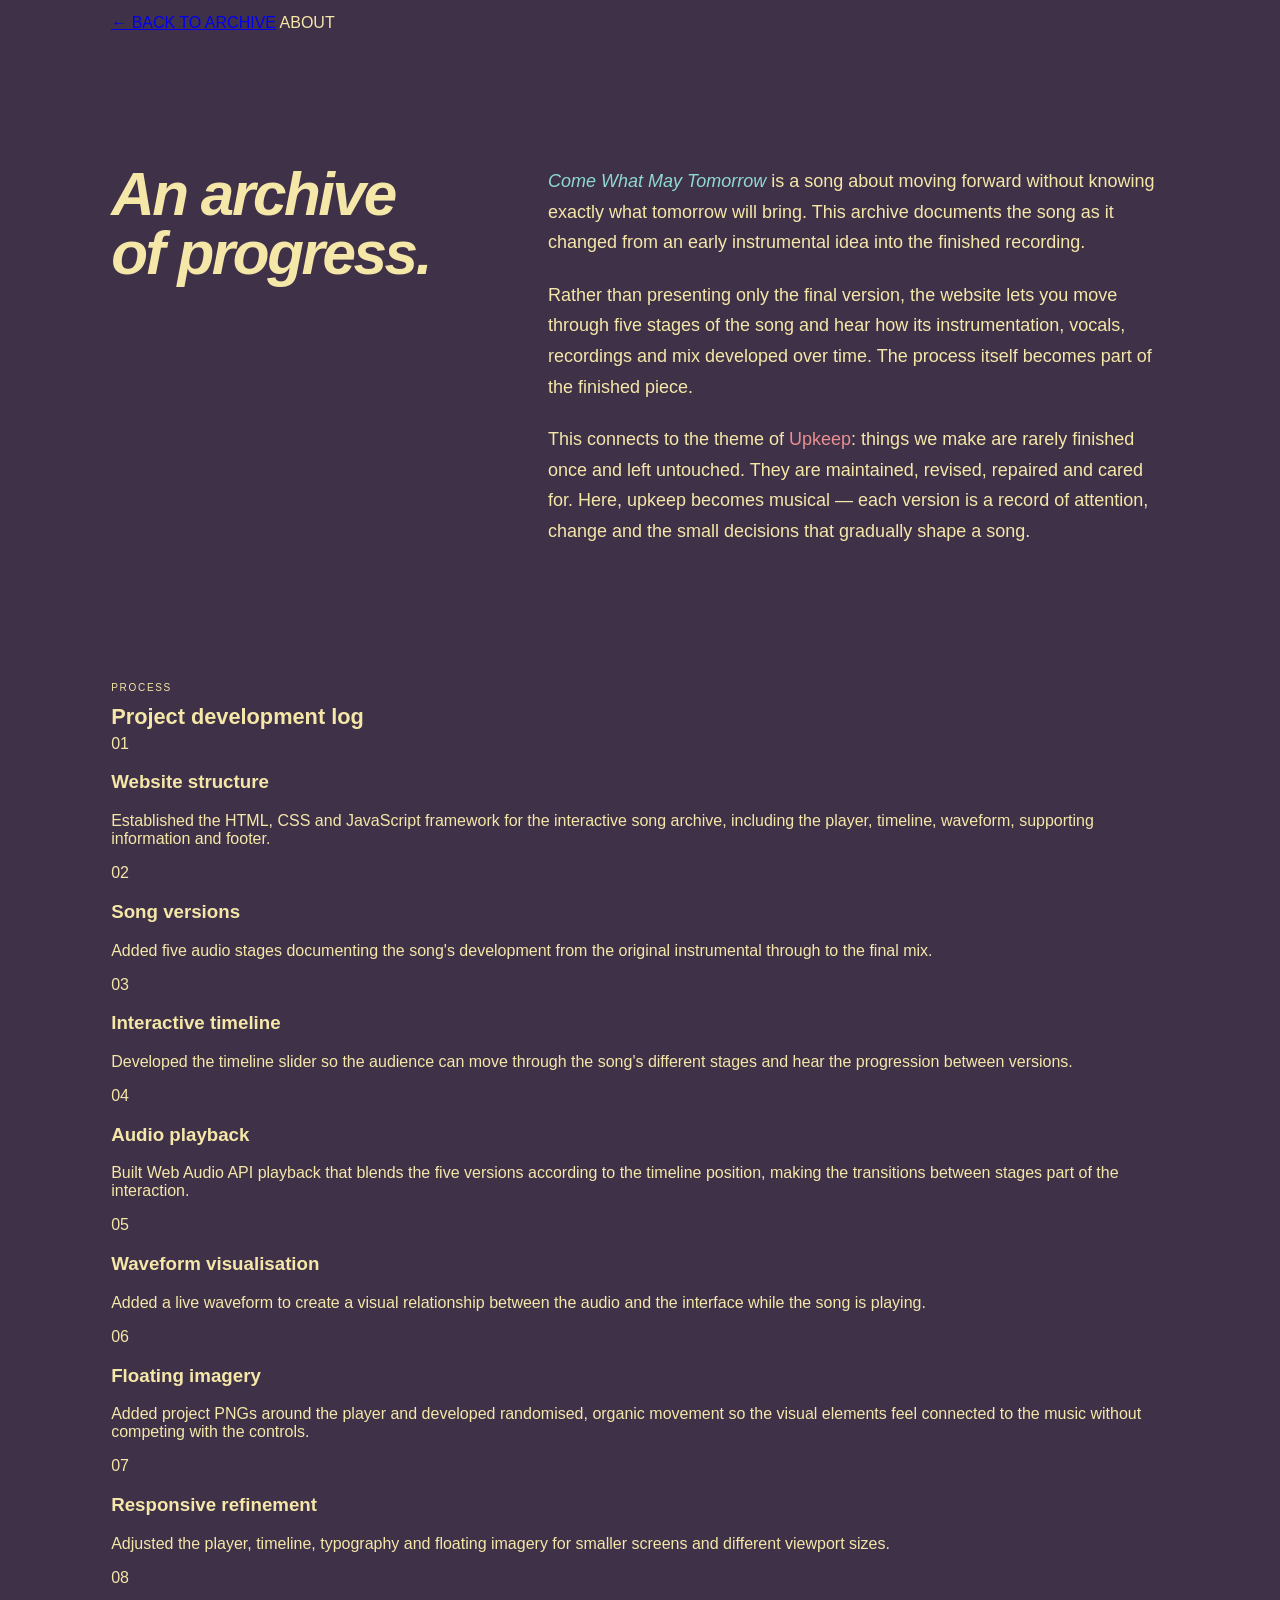
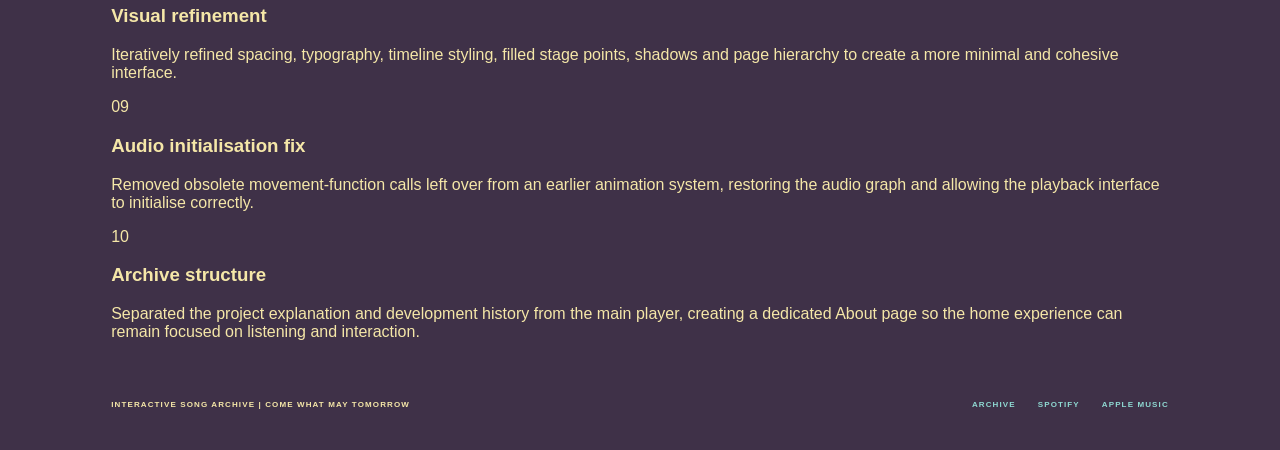
==== about.html @ ee2f0597 "Add About page with archive explanation and development log" ====
<!DOCTYPE html>
<html lang="en">
<head>
  <meta charset="UTF-8">
  <meta name="viewport" content="width=device-width, initial-scale=1.0">
  <meta name="description" content="About the Interactive Song Archive and the development of Come What May Tomorrow.">
  <meta name="theme-color" content="#3f3148">
  <title>About — Interactive Song Archive</title>
  <link rel="stylesheet" href="style.css">
</head>
<body class="about-page">
  <main class="site-shell">
    <header class="page-header">
      <a class="back-link" href="index.html">← BACK TO ARCHIVE</a>
      <span class="page-label">ABOUT</span>
    </header>

    <section class="about-section" aria-labelledby="about-title">
      <div class="about-heading">
        <h1 id="about-title"><em>An archive of progress.</em></h1>
      </div>
      <div class="about-copy">
        <p><em>Come What May Tomorrow</em> is a song about moving forward without knowing exactly what tomorrow will bring. This archive documents the song as it changed from an early instrumental idea into the finished recording.</p>
        <p>Rather than presenting only the final version, the website lets you move through five stages of the song and hear how its instrumentation, vocals, recordings and mix developed over time. The process itself becomes part of the finished piece.</p>
        <p>This connects to the theme of <strong>Upkeep</strong>: things we make are rarely finished once and left untouched. They are maintained, revised, repaired and cared for. Here, upkeep becomes musical — each version is a record of attention, change and the small decisions that gradually shape a song.</p>
      </div>
    </section>

    <section class="development-log" aria-labelledby="development-title">
      <div class="development-heading">
        <p class="eyebrow">PROCESS</p>
        <h2 id="development-title">Project development log</h2>
      </div>

      <div class="development-list">
        <article class="development-entry">
          <span>01</span><div><h3>Website structure</h3><p>Established the HTML, CSS and JavaScript framework for the interactive song archive, including the player, timeline, waveform, supporting information and footer.</p></div>
        </article>
        <article class="development-entry">
          <span>02</span><div><h3>Song versions</h3><p>Added five audio stages documenting the song's development from the original instrumental through to the final mix.</p></div>
        </article>
        <article class="development-entry">
          <span>03</span><div><h3>Interactive timeline</h3><p>Developed the timeline slider so the audience can move through the song's different stages and hear the progression between versions.</p></div>
        </article>
        <article class="development-entry">
          <span>04</span><div><h3>Audio playback</h3><p>Built Web Audio API playback that blends the five versions according to the timeline position, making the transitions between stages part of the interaction.</p></div>
        </article>
        <article class="development-entry">
          <span>05</span><div><h3>Waveform visualisation</h3><p>Added a live waveform to create a visual relationship between the audio and the interface while the song is playing.</p></div>
        </article>
        <article class="development-entry">
          <span>06</span><div><h3>Floating imagery</h3><p>Added project PNGs around the player and developed randomised, organic movement so the visual elements feel connected to the music without competing with the controls.</p></div>
        </article>
        <article class="development-entry">
          <span>07</span><div><h3>Responsive refinement</h3><p>Adjusted the player, timeline, typography and floating imagery for smaller screens and different viewport sizes.</p></div>
        </article>
        <article class="development-entry">
          <span>08</span><div><h3>Visual refinement</h3><p>Iteratively refined spacing, typography, timeline styling, filled stage points, shadows and page hierarchy to create a more minimal and cohesive interface.</p></div>
        </article>
        <article class="development-entry">
          <span>09</span><div><h3>Audio initialisation fix</h3><p>Removed obsolete movement-function calls left over from an earlier animation system, restoring the audio graph and allowing the playback interface to initialise correctly.</p></div>
        </article>
        <article class="development-entry">
          <span>10</span><div><h3>Archive structure</h3><p>Separated the project explanation and development history from the main player, creating a dedicated About page so the home experience can remain focused on listening and interaction.</p></div>
        </article>
      </div>
    </section>

    <footer class="site-footer">
      <span>Interactive song archive | <span class="footer-song-name">Come What May Tomorrow</span></span>
      <nav class="footer-links" aria-label="Site and music links">
        <a href="index.html">ARCHIVE</a>
        <a href="https://open.spotify.com/artist/7njkLldCadYfsRvvedCBV6" target="_blank" rel="noopener noreferrer">SPOTIFY</a>
        <a href="https://music.apple.com/au/artist/jackson-moore/6800161995" target="_blank" rel="noopener noreferrer">APPLE MUSIC</a>
      </nav>
    </footer>
  </main>
</body>
</html>
---- style.css ----
:root {
  --purple: #3f3148;
  --yellow: #f5e7a8;
  --pink: #e98f91;
  --aqua: #8fd9d2;
  --content-width: 1160px;
  --side-padding: clamp(20px, 4vw, 64px);
}
* { box-sizing: border-box; }
html { min-height:100%; background:var(--purple); scroll-behavior:smooth; }
body { min-height:100%; margin:0; background:var(--purple); color:var(--yellow); font-family:Helvetica,Arial,sans-serif; -webkit-font-smoothing:antialiased; }
button,input { font:inherit; }
button:focus-visible,input:focus-visible { outline:2px solid var(--aqua); outline-offset:5px; }

.site-shell { width:min(var(--content-width),100%); min-height:100svh; margin:0 auto; padding:14px var(--side-padding) 40px; display:flex; flex-direction:column; gap:24px; }
.site-header { display:none; }
.site-header,.site-footer { display:flex; align-items:center; justify-content:space-between; gap:20px; }
.site-header { display:none; }

.eyebrow,.header-note,.kicker,.version-number,.timeline-help,.time-readout,.status,.site-footer { margin:0; font-size:10px; line-height:1.4; letter-spacing:.17em; text-transform:uppercase; }
.header-note,.timeline-help,.status { color:var(--aqua); }

.player { position:relative; min-height:calc(100svh - 250px); display:grid; grid-template-columns:minmax(280px,.9fr) minmax(320px,1.1fr); align-items:center; gap:clamp(24px,4vw,64px); isolation:isolate; }
.artwork-wrap { width:min(100%,520px); aspect-ratio:1; justify-self:center; overflow:hidden; background:rgba(233,143,145,.16); border-radius:18px; box-shadow:0 22px 45px rgba(0,0,0,.22); }
.album-art { display:block; width:100%; height:100%; object-fit:cover; }
.song-info { max-width:510px; }

.kicker { color:var(--aqua); margin-bottom:12px; }
h1 { max-width:490px; margin:0; color:var(--yellow); font-size:clamp(34px,4.7vw,64px); line-height:.98; font-weight:700; letter-spacing:-.04em; }
.current-version { margin-top:clamp(20px,2.5vw,30px); padding-top:0; border-top:0; }
.version-number { color:var(--pink); }
h2 { margin:9px 0 5px; color:var(--yellow); font-size:clamp(17px,1.7vw,22px); line-height:1.2; font-weight:700; }
.current-version>p:last-child { margin:0; max-width:460px; color:var(--aqua); font-size:13px; line-height:1.5; }

.play-button { display:inline-flex; align-items:center; gap:12px; margin-top:18px; padding:11px 17px; border:1px solid var(--aqua); background:transparent; color:var(--aqua); font-size:10px; letter-spacing:.16em; cursor:pointer; transition:background 180ms ease,color 180ms ease,border-color 180ms ease; }
.play-button:hover:not(:disabled) { background:var(--pink); color:var(--purple); border-color:var(--pink); }
.play-button:disabled { opacity:.45; cursor:wait; }
.button-indicator { width:6px; height:6px; display:inline-block; border:1px solid currentColor; border-radius:50%; }
.status { min-height:15px; margin-top:9px; font-size:9px; letter-spacing:.12em; }

.timeline-section { padding-top:0; transform:translateY(-18px); }
.timeline-heading { display:flex; justify-content:space-between; align-items:flex-end; gap:24px; margin-bottom:10px; }
.timeline-heading > div { transform:translateY(-6px); }
.timeline-help { margin-top:7px; letter-spacing:.02em; text-transform:none; font-size:12px; }
.time-readout { white-space:nowrap; letter-spacing:.1em; color:var(--yellow); }
.timeline-control { position:relative; padding:0 4px; }
.stage-labels { display:flex; justify-content:space-between; margin-bottom:8px; color:var(--aqua); font-size:9px; letter-spacing:.14em; }
.version-slider { appearance:none; width:100%; height:22px; margin:0; background:transparent; cursor:pointer; }
.version-slider::-webkit-slider-runnable-track { height:3px; background:rgba(245,231,168,.45); }
.version-slider::-moz-range-track { height:3px; background:rgba(245,231,168,.45); }
.version-slider::-webkit-slider-thumb { appearance:none; width:15px; height:15px; margin-top:-7px; border:1px solid var(--yellow); border-radius:50%; background:var(--yellow); }
.version-slider::-moz-range-thumb { width:15px; height:15px; border:1px solid var(--yellow); border-radius:50%; background:var(--purple); }
.stage-points { position:absolute; inset:0 4px auto; top:12px; height:8px; pointer-events:none; display:flex; justify-content:space-between; align-items:center; }
.stage-point { width:7px; height:7px; border-radius:50%; background:var(--aqua); border:1px solid var(--aqua); }
.stage-point.active { width:10px; height:10px; background:var(--pink); border-color:var(--pink); }

.waveform-section { padding:0 0 12px; margin-top:-18px; }
#waveform { display:block; width:100%; height:clamp(74px,8vw,100px); }

.about-section { margin-left:calc(var(--side-padding) * -1); margin-right:calc(var(--side-padding) * -1); padding:clamp(64px,9vw,110px) var(--side-padding); display:grid; grid-template-columns:minmax(220px,.7fr) minmax(320px,1.3fr); gap:clamp(40px,8vw,120px); background:var(--purple); color:var(--yellow); }
.about-heading h2 { margin:0; max-width:360px; color:var(--yellow); font-size:clamp(28px,4vw,48px); line-height:1; font-weight:700; letter-spacing:-.035em; }
.about-copy { max-width:650px; }
.about-copy p { margin:0 0 22px; color:var(--yellow); font-size:clamp(15px,1.5vw,18px); line-height:1.7; }
.about-copy p:last-child { margin-bottom:0; }
.about-copy em { color:var(--aqua); }
.about-copy strong { color:var(--pink); font-weight:500; }

.site-footer { margin-top:auto; padding-top:18px; border-top:0; font-size:8px; font-weight:700; letter-spacing:.14em; background:var(--purple); }
.footer-links { display:flex; gap:22px; }
.footer-links a { color:var(--aqua); text-decoration:none; transition:color 180ms ease; }
.footer-links a:hover { color:var(--pink); text-decoration:underline; }

.artwork-failed { display:grid; place-items:center; border:1px solid rgba(245,231,168,.38); }
.artwork-failed::after { content:"ALBUM ART UNAVAILABLE"; color:var(--aqua); font-size:9px; letter-spacing:.14em; }

.floating-images { position:absolute; inset:0; z-index:0; pointer-events:none; overflow:visible; }
.floating-image { position:absolute; z-index:0; width:clamp(62px,6vw,88px); height:auto; max-width:88px; -webkit-filter:drop-shadow(0 12px 22px rgba(0,0,0,.32)); filter:drop-shadow(0 12px 22px rgba(0,0,0,.32)); opacity:.9; }
.floating-image-01 { left:clamp(-90px,-7vw,-50px); top:10%; }
.floating-image-02 { right:clamp(-90px,-7vw,-50px); top:16%; }
.floating-image-03 { left:clamp(-105px,-8vw,-60px); top:46%; }
.floating-image-04 { right:clamp(-105px,-8vw,-60px); top:52%; }
.floating-image-05 { left:clamp(-85px,-6vw,-48px); bottom:7%; }
.floating-image-06 { right:clamp(-85px,-6vw,-48px); bottom:4%; }
.floating-image-07 { right:clamp(-110px,-8vw,-62px); top:36%; }
.player > .artwork-wrap,.player > .song-info { position:relative; z-index:1; }
.parallax-element { will-change:transform; }

@media(max-width:820px){
  .site-shell{gap:28px}
  .player{min-height:calc(100svh - 250px);grid-template-columns:minmax(230px,.8fr) minmax(280px,1.2fr);gap:34px}
  h1{font-size:clamp(34px,7vw,52px)}
}
@media(max-width:680px){
  .site-shell{min-height:auto;gap:24px;padding-top:18px}
  .site-header{display:none}
  .player{grid-template-columns:1fr;gap:26px;min-height:auto}
  .artwork-wrap{width:min(100%,430px)}
  .song-info{max-width:none}
  .timeline-heading{align-items:flex-start;flex-direction:column;gap:8px}
  .time-readout{align-self:flex-end}
  .about-section{grid-template-columns:1fr;gap:28px}
  .footer-links{flex-wrap:wrap}
  .floating-image { width:58px; max-width:58px; }
  .floating-image-01 { left:-30px; top:4%; }
  .floating-image-02 { right:-30px; top:10%; }
  .floating-image-03 { left:-34px; top:36%; }
  .floating-image-04 { right:-34px; top:42%; }
  .floating-image-05 { left:-30px; bottom:5%; }
  .floating-image-06 { right:-30px; bottom:3%; }
  .floating-image-07 { right:-36px; top:27%; }
}
@media(max-width:460px){
  :root{--side-padding:18px}
  h1{font-size:clamp(34px,11vw,48px)}
  .intro{font-size:14px}
  .site-footer{align-items:flex-start;flex-direction:column;gap:7px}
}
@media(prefers-reduced-motion:reduce){
  *,*::before,*::after{scroll-behavior:auto!important;transition-duration:.01ms!important}
}
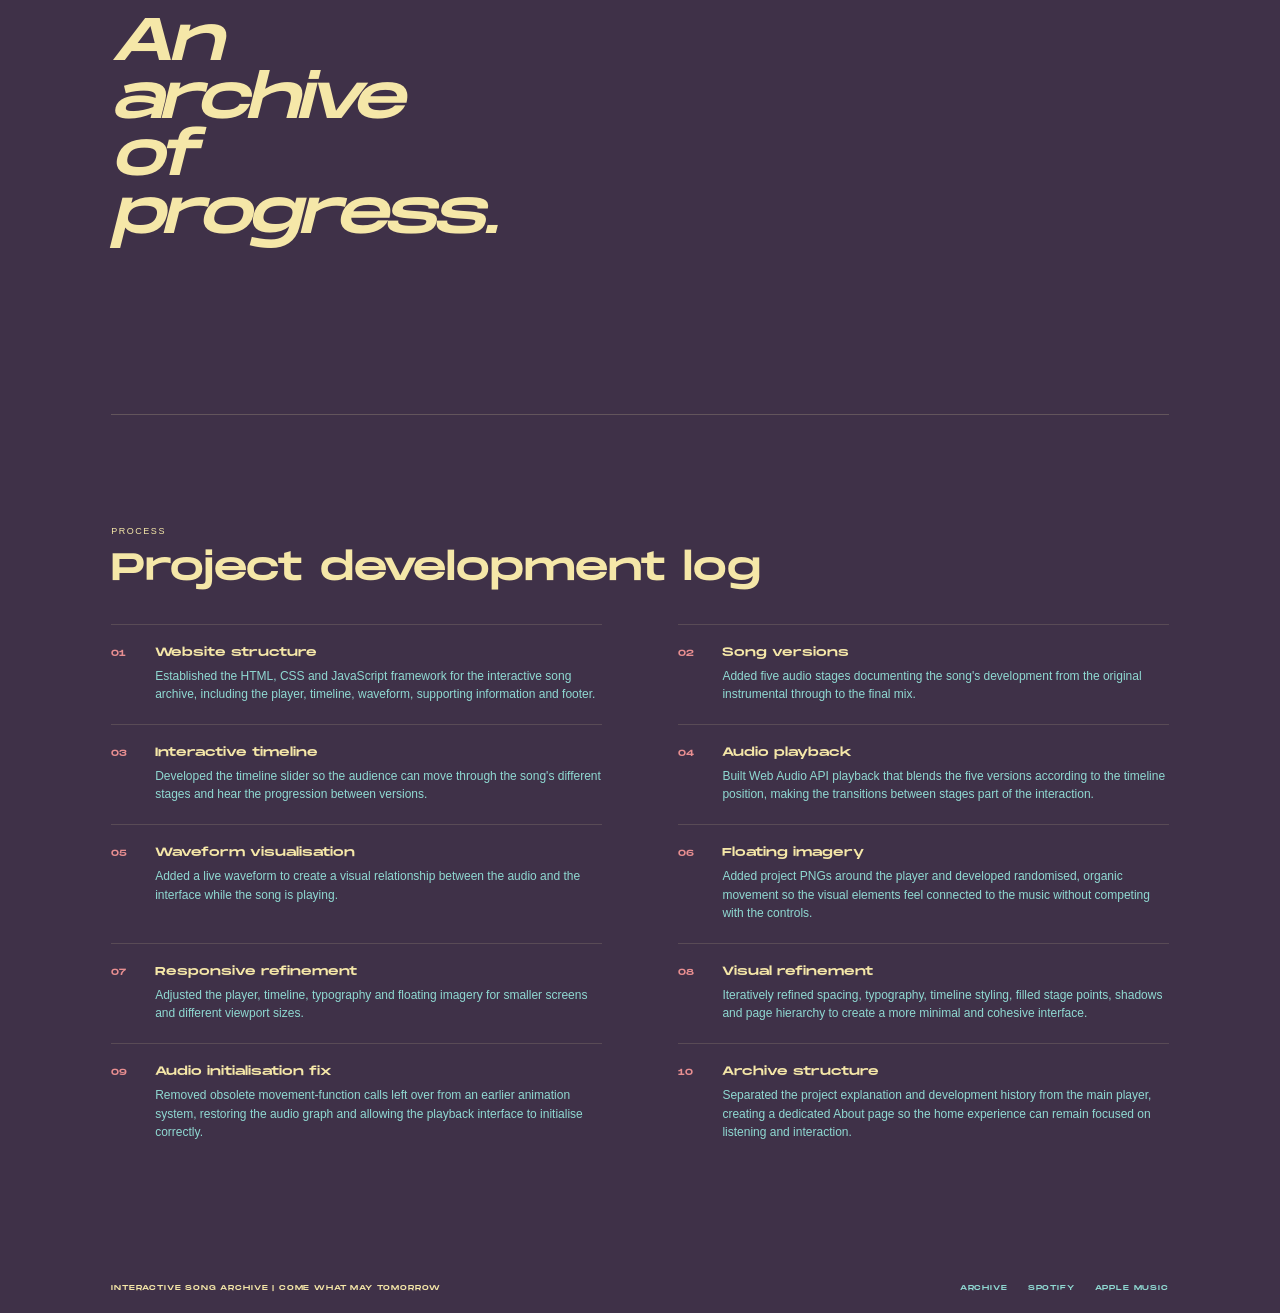
==== commit 57fe410f: "Simplify About page introduction" ====
--- a/about.html
+++ b/about.html
@@ -10,19 +10,9 @@
 </head>
 <body class="about-page">
   <main class="site-shell">
-    <header class="page-header">
-      <a class="back-link" href="index.html">← BACK TO ARCHIVE</a>
-      <span class="page-label">ABOUT</span>
-    </header>
-
     <section class="about-section" aria-labelledby="about-title">
       <div class="about-heading">
         <h1 id="about-title"><em>An archive of progress.</em></h1>
-      </div>
-      <div class="about-copy">
-        <p><em>Come What May Tomorrow</em> is a song about moving forward without knowing exactly what tomorrow will bring. This archive documents the song as it changed from an early instrumental idea into the finished recording.</p>
-        <p>Rather than presenting only the final version, the website lets you move through five stages of the song and hear how its instrumentation, vocals, recordings and mix developed over time. The process itself becomes part of the finished piece.</p>
-        <p>This connects to the theme of <strong>Upkeep</strong>: things we make are rarely finished once and left untouched. They are maintained, revised, repaired and cared for. Here, upkeep becomes musical — each version is a record of attention, change and the small decisions that gradually shape a song.</p>
       </div>
     </section>
 
--- a/style.css
+++ b/style.css
@@ -1,3 +1,19 @@
+@font-face {
+  font-family: "Monument Extended";
+  src: url("assets/monumentextended-regular.otf") format("opentype");
+  font-style: normal;
+  font-weight: 400;
+  font-display: swap;
+}
+
+@font-face {
+  font-family: "Monument Extended";
+  src: url("assets/monumentextended-ultrabold.otf") format("opentype");
+  font-style: normal;
+  font-weight: 800;
+  font-display: swap;
+}
+
 :root {
   --purple: #3f3148;
   --yellow: #f5e7a8;
@@ -6,75 +22,303 @@
   --content-width: 1160px;
   --side-padding: clamp(20px, 4vw, 64px);
 }
-* { box-sizing: border-box; }
+
+* { box-sizing:border-box; }
 html { min-height:100%; background:var(--purple); scroll-behavior:smooth; }
 body { min-height:100%; margin:0; background:var(--purple); color:var(--yellow); font-family:Helvetica,Arial,sans-serif; -webkit-font-smoothing:antialiased; }
 button,input { font:inherit; }
 button:focus-visible,input:focus-visible { outline:2px solid var(--aqua); outline-offset:5px; }
-
-.site-shell { width:min(var(--content-width),100%); min-height:100svh; margin:0 auto; padding:14px var(--side-padding) 40px; display:flex; flex-direction:column; gap:24px; }
-.site-header { display:none; }
-.site-header,.site-footer { display:flex; align-items:center; justify-content:space-between; gap:20px; }
-.site-header { display:none; }
-
-.eyebrow,.header-note,.kicker,.version-number,.timeline-help,.time-readout,.status,.site-footer { margin:0; font-size:10px; line-height:1.4; letter-spacing:.17em; text-transform:uppercase; }
-.header-note,.timeline-help,.status { color:var(--aqua); }
-
-.player { position:relative; min-height:calc(100svh - 250px); display:grid; grid-template-columns:minmax(280px,.9fr) minmax(320px,1.1fr); align-items:center; gap:clamp(24px,4vw,64px); isolation:isolate; }
-.artwork-wrap { width:min(100%,520px); aspect-ratio:1; justify-self:center; overflow:hidden; background:rgba(233,143,145,.16); border-radius:18px; box-shadow:0 22px 45px rgba(0,0,0,.22); }
+a { color:inherit; }
+
+.site-shell {
+  width:min(var(--content-width),100%);
+  min-height:100svh;
+  margin:0 auto;
+  padding:14px var(--side-padding) 20px;
+  display:flex;
+  flex-direction:column;
+  gap:12px;
+}
+
+.home-page .site-shell { overflow:hidden; }
+
+.eyebrow,.kicker,.version-number,.time-readout,.status,.site-footer,.page-label,.back-link {
+  margin:0;
+  font-size:9px;
+  line-height:1.4;
+  letter-spacing:.17em;
+  text-transform:uppercase;
+}
+
+.player {
+  position:relative;
+  min-height:0;
+  flex:1 1 auto;
+  display:grid;
+  grid-template-columns:minmax(280px,.92fr) minmax(320px,1.08fr);
+  align-items:center;
+  gap:clamp(28px,5vw,72px);
+  isolation:isolate;
+}
+
+.artwork-wrap {
+  width:min(100%,500px);
+  aspect-ratio:1;
+  justify-self:center;
+  overflow:hidden;
+  background:rgba(233,143,145,.16);
+  border-radius:18px;
+  box-shadow:0 22px 45px rgba(0,0,0,.22);
+}
+
 .album-art { display:block; width:100%; height:100%; object-fit:cover; }
+
 .song-info { max-width:510px; }
 
-.kicker { color:var(--aqua); margin-bottom:12px; }
-h1 { max-width:490px; margin:0; color:var(--yellow); font-size:clamp(34px,4.7vw,64px); line-height:.98; font-weight:700; letter-spacing:-.04em; }
-.current-version { margin-top:clamp(20px,2.5vw,30px); padding-top:0; border-top:0; }
-.version-number { color:var(--pink); }
-h2 { margin:9px 0 5px; color:var(--yellow); font-size:clamp(17px,1.7vw,22px); line-height:1.2; font-weight:700; }
-.current-version>p:last-child { margin:0; max-width:460px; color:var(--aqua); font-size:13px; line-height:1.5; }
-
-.play-button { display:inline-flex; align-items:center; gap:12px; margin-top:18px; padding:11px 17px; border:1px solid var(--aqua); background:transparent; color:var(--aqua); font-size:10px; letter-spacing:.16em; cursor:pointer; transition:background 180ms ease,color 180ms ease,border-color 180ms ease; }
-.play-button:hover:not(:disabled) { background:var(--pink); color:var(--purple); border-color:var(--pink); }
+h1 {
+  max-width:520px;
+  margin:0;
+  color:var(--yellow);
+  font-family:"Monument Extended",Helvetica,Arial,sans-serif;
+  font-size:clamp(36px,5vw,66px);
+  line-height:.96;
+  font-weight:400;
+  letter-spacing:-.045em;
+}
+
+.artist-line {
+  margin:12px 0 0;
+  color:var(--aqua);
+  font-size:13px;
+  line-height:1.4;
+  letter-spacing:.04em;
+}
+
+.current-version {
+  margin-top:clamp(24px,3vw,34px);
+  padding-top:0;
+  border-top:0;
+}
+
+.version-number {
+  color:var(--pink);
+  font-family:"Monument Extended",Helvetica,Arial,sans-serif;
+  font-weight:400;
+}
+
+h2 {
+  margin:8px 0 5px;
+  color:var(--yellow);
+  font-family:"Monument Extended",Helvetica,Arial,sans-serif;
+  font-size:clamp(17px,1.7vw,22px);
+  line-height:1.2;
+  font-weight:400;
+}
+
+.current-version>p:last-child {
+  margin:0;
+  max-width:460px;
+  color:var(--aqua);
+  font-size:13px;
+  line-height:1.5;
+}
+
+.timeline-section {
+  flex:0 0 auto;
+  padding:0;
+}
+
+.timeline-heading {
+  display:flex;
+  justify-content:space-between;
+  align-items:center;
+  gap:24px;
+  margin-bottom:8px;
+}
+
+.play-area { display:flex; align-items:center; gap:14px; min-width:0; }
+
+.play-button {
+  display:inline-flex;
+  align-items:center;
+  gap:10px;
+  margin:0;
+  padding:9px 15px;
+  border:1px solid var(--aqua);
+  background:transparent;
+  color:var(--aqua);
+  font-size:9px;
+  letter-spacing:.16em;
+  cursor:pointer;
+  transition:background 180ms ease,color 180ms ease,border-color 180ms ease;
+}
+
+.play-button:hover:not(:disabled) {
+  background:var(--pink);
+  color:var(--purple);
+  border-color:var(--pink);
+}
+
 .play-button:disabled { opacity:.45; cursor:wait; }
-.button-indicator { width:6px; height:6px; display:inline-block; border:1px solid currentColor; border-radius:50%; }
-.status { min-height:15px; margin-top:9px; font-size:9px; letter-spacing:.12em; }
-
-.timeline-section { padding-top:0; transform:translateY(-18px); }
-.timeline-heading { display:flex; justify-content:space-between; align-items:flex-end; gap:24px; margin-bottom:10px; }
-.timeline-heading > div { transform:translateY(-6px); }
-.timeline-help { margin-top:7px; letter-spacing:.02em; text-transform:none; font-size:12px; }
-.time-readout { white-space:nowrap; letter-spacing:.1em; color:var(--yellow); }
+
+.button-indicator {
+  width:6px;
+  height:6px;
+  display:inline-block;
+  border:1px solid currentColor;
+  border-radius:50%;
+}
+
+.status {
+  min-height:13px;
+  color:var(--aqua);
+  font-size:8px;
+  letter-spacing:.05em;
+  text-transform:none;
+}
+
+.time-readout {
+  white-space:nowrap;
+  letter-spacing:.1em;
+  color:var(--yellow);
+}
+
 .timeline-control { position:relative; padding:0 4px; }
-.stage-labels { display:flex; justify-content:space-between; margin-bottom:8px; color:var(--aqua); font-size:9px; letter-spacing:.14em; }
-.version-slider { appearance:none; width:100%; height:22px; margin:0; background:transparent; cursor:pointer; }
-.version-slider::-webkit-slider-runnable-track { height:3px; background:rgba(245,231,168,.45); }
-.version-slider::-moz-range-track { height:3px; background:rgba(245,231,168,.45); }
-.version-slider::-webkit-slider-thumb { appearance:none; width:15px; height:15px; margin-top:-7px; border:1px solid var(--yellow); border-radius:50%; background:var(--yellow); }
-.version-slider::-moz-range-thumb { width:15px; height:15px; border:1px solid var(--yellow); border-radius:50%; background:var(--purple); }
-.stage-points { position:absolute; inset:0 4px auto; top:12px; height:8px; pointer-events:none; display:flex; justify-content:space-between; align-items:center; }
-.stage-point { width:7px; height:7px; border-radius:50%; background:var(--aqua); border:1px solid var(--aqua); }
-.stage-point.active { width:10px; height:10px; background:var(--pink); border-color:var(--pink); }
-
-.waveform-section { padding:0 0 12px; margin-top:-18px; }
-#waveform { display:block; width:100%; height:clamp(74px,8vw,100px); }
-
-.about-section { margin-left:calc(var(--side-padding) * -1); margin-right:calc(var(--side-padding) * -1); padding:clamp(64px,9vw,110px) var(--side-padding); display:grid; grid-template-columns:minmax(220px,.7fr) minmax(320px,1.3fr); gap:clamp(40px,8vw,120px); background:var(--purple); color:var(--yellow); }
-.about-heading h2 { margin:0; max-width:360px; color:var(--yellow); font-size:clamp(28px,4vw,48px); line-height:1; font-weight:700; letter-spacing:-.035em; }
-.about-copy { max-width:650px; }
-.about-copy p { margin:0 0 22px; color:var(--yellow); font-size:clamp(15px,1.5vw,18px); line-height:1.7; }
-.about-copy p:last-child { margin-bottom:0; }
-.about-copy em { color:var(--aqua); }
-.about-copy strong { color:var(--pink); font-weight:500; }
-
-.site-footer { margin-top:auto; padding-top:18px; border-top:0; font-size:8px; font-weight:700; letter-spacing:.14em; background:var(--purple); }
-.footer-links { display:flex; gap:22px; }
-.footer-links a { color:var(--aqua); text-decoration:none; transition:color 180ms ease; }
+
+.version-slider {
+  appearance:none;
+  width:100%;
+  height:22px;
+  margin:0;
+  background:transparent;
+  cursor:pointer;
+}
+
+.version-slider::-webkit-slider-runnable-track {
+  height:3px;
+  background:rgba(245,231,168,.45);
+}
+
+.version-slider::-moz-range-track {
+  height:3px;
+  background:rgba(245,231,168,.45);
+}
+
+.version-slider::-webkit-slider-thumb {
+  appearance:none;
+  position:relative;
+  z-index:2;
+  width:15px;
+  height:15px;
+  margin-top:-6px;
+  border:1px solid var(--yellow);
+  border-radius:50%;
+  background:var(--yellow);
+}
+
+.version-slider::-moz-range-thumb {
+  position:relative;
+  z-index:2;
+  width:15px;
+  height:15px;
+  border:1px solid var(--yellow);
+  border-radius:50%;
+  background:var(--yellow);
+}
+
+.stage-points {
+  position:absolute;
+  inset:0 4px auto;
+  top:7px;
+  height:8px;
+  pointer-events:none;
+  display:flex;
+  justify-content:space-between;
+  align-items:center;
+}
+
+.stage-point {
+  width:7px;
+  height:7px;
+  border-radius:50%;
+  background:var(--aqua);
+  border:1px solid var(--aqua);
+}
+
+.stage-point.active {
+  width:10px;
+  height:10px;
+  background:var(--pink);
+  border-color:var(--pink);
+}
+
+.waveform-section {
+  flex:0 0 auto;
+  padding:0 0 2px;
+}
+
+#waveform {
+  display:block;
+  width:100%;
+  height:clamp(48px,6vw,72px);
+}
+
+.site-footer {
+  flex:0 0 auto;
+  display:flex;
+  align-items:center;
+  justify-content:space-between;
+  gap:20px;
+  padding-top:12px;
+  border-top:0;
+  font-family:"Monument Extended",Helvetica,Arial,sans-serif;
+  font-size:7px;
+  font-weight:400;
+  letter-spacing:.12em;
+}
+
+.footer-links { display:flex; gap:20px; }
+
+.footer-links a {
+  color:var(--aqua);
+  text-decoration:none;
+  transition:color 180ms ease;
+}
+
 .footer-links a:hover { color:var(--pink); text-decoration:underline; }
 
-.artwork-failed { display:grid; place-items:center; border:1px solid rgba(245,231,168,.38); }
-.artwork-failed::after { content:"ALBUM ART UNAVAILABLE"; color:var(--aqua); font-size:9px; letter-spacing:.14em; }
-
-.floating-images { position:absolute; inset:0; z-index:0; pointer-events:none; overflow:visible; }
-.floating-image { position:absolute; z-index:0; width:clamp(62px,6vw,88px); height:auto; max-width:88px; -webkit-filter:drop-shadow(0 12px 22px rgba(0,0,0,.32)); filter:drop-shadow(0 12px 22px rgba(0,0,0,.32)); opacity:.9; }
+.artwork-failed {
+  display:grid;
+  place-items:center;
+  border:1px solid rgba(245,231,168,.38);
+}
+
+.artwork-failed::after {
+  content:"ALBUM ART UNAVAILABLE";
+  color:var(--aqua);
+  font-size:9px;
+  letter-spacing:.14em;
+}
+
+.floating-images {
+  position:absolute;
+  inset:0;
+  z-index:0;
+  pointer-events:none;
+  overflow:visible;
+}
+
+.floating-image {
+  position:absolute;
+  z-index:0;
+  width:clamp(62px,6vw,88px);
+  height:auto;
+  max-width:88px;
+  -webkit-filter:drop-shadow(0 12px 22px rgba(0,0,0,.32));
+  filter:drop-shadow(0 12px 22px rgba(0,0,0,.32));
+  opacity:.9;
+}
+
 .floating-image-01 { left:clamp(-90px,-7vw,-50px); top:10%; }
 .floating-image-02 { right:clamp(-90px,-7vw,-50px); top:16%; }
 .floating-image-03 { left:clamp(-105px,-8vw,-60px); top:46%; }
@@ -82,24 +326,164 @@
 .floating-image-05 { left:clamp(-85px,-6vw,-48px); bottom:7%; }
 .floating-image-06 { right:clamp(-85px,-6vw,-48px); bottom:4%; }
 .floating-image-07 { right:clamp(-110px,-8vw,-62px); top:36%; }
-.player > .artwork-wrap,.player > .song-info { position:relative; z-index:1; }
+
+.player > .artwork-wrap,
+.player > .song-info { position:relative; z-index:1; }
+
 .parallax-element { will-change:transform; }
 
+/* About page */
+.about-page .site-shell {
+  min-height:100svh;
+  overflow:visible;
+  gap:0;
+}
+
+.page-header {
+  flex:0 0 auto;
+  display:flex;
+  align-items:center;
+  justify-content:space-between;
+  padding:42px 0 40px;
+}
+
+.back-link {
+  color:var(--aqua);
+  text-decoration:none;
+  font-size:8px;
+}
+
+.back-link:hover { color:var(--pink); }
+
+.page-label {
+  color:var(--yellow);
+  font-family:"Monument Extended",Helvetica,Arial,sans-serif;
+  font-size:8px;
+}
+
+.about-page .about-section {
+  margin:0;
+  padding:0 0 clamp(110px,14vw,170px);
+  display:grid;
+  grid-template-columns:minmax(220px,.7fr) minmax(320px,1.3fr);
+  gap:clamp(40px,8vw,120px);
+  background:var(--purple);
+  color:var(--yellow);
+}
+
+.about-heading h1 {
+  max-width:420px;
+  color:var(--yellow);
+  font-size:clamp(34px,5vw,60px);
+  line-height:.96;
+}
+
+.about-copy { max-width:650px; }
+
+.about-copy p {
+  margin:0 0 22px;
+  color:var(--yellow);
+  font-size:clamp(15px,1.5vw,18px);
+  line-height:1.7;
+}
+
+.about-copy p:last-child { margin-bottom:0; }
+.about-copy em { color:var(--aqua); }
+.about-copy strong { color:var(--pink); font-weight:500; }
+
+.development-log {
+  padding:clamp(70px,9vw,110px) 0;
+  border-top:1px solid rgba(245,231,168,.2);
+}
+
+.development-heading { margin-bottom:32px; }
+
+.development-heading h2 {
+  margin:8px 0 0;
+  font-size:clamp(24px,3vw,38px);
+}
+
+.development-list {
+  display:grid;
+  grid-template-columns:repeat(2,minmax(0,1fr));
+  gap:0 clamp(36px,6vw,90px);
+}
+
+.development-entry {
+  display:grid;
+  grid-template-columns:30px 1fr;
+  gap:14px;
+  padding:20px 0;
+  border-top:1px solid rgba(245,231,168,.14);
+}
+
+.development-entry>span {
+  color:var(--pink);
+  font-family:"Monument Extended",Helvetica,Arial,sans-serif;
+  font-size:9px;
+  padding-top:3px;
+}
+
+.development-entry h3 {
+  margin:0 0 7px;
+  color:var(--yellow);
+  font-family:"Monument Extended",Helvetica,Arial,sans-serif;
+  font-size:12px;
+  line-height:1.25;
+  font-weight:400;
+}
+
+.development-entry p {
+  margin:0;
+  color:var(--aqua);
+  font-size:12px;
+  line-height:1.55;
+}
+
 @media(max-width:820px){
-  .site-shell{gap:28px}
-  .player{min-height:calc(100svh - 250px);grid-template-columns:minmax(230px,.8fr) minmax(280px,1.2fr);gap:34px}
-  h1{font-size:clamp(34px,7vw,52px)}
-}
+  .site-shell { gap:18px; }
+  .player {
+    grid-template-columns:minmax(230px,.8fr) minmax(280px,1.2fr);
+    gap:34px;
+  }
+  h1 { font-size:clamp(34px,7vw,52px); }
+  .development-list { grid-template-columns:1fr; }
+}
+
 @media(max-width:680px){
-  .site-shell{min-height:auto;gap:24px;padding-top:18px}
-  .site-header{display:none}
-  .player{grid-template-columns:1fr;gap:26px;min-height:auto}
-  .artwork-wrap{width:min(100%,430px)}
-  .song-info{max-width:none}
-  .timeline-heading{align-items:flex-start;flex-direction:column;gap:8px}
-  .time-readout{align-self:flex-end}
-  .about-section{grid-template-columns:1fr;gap:28px}
-  .footer-links{flex-wrap:wrap}
+  .site-shell {
+    min-height:auto;
+    gap:24px;
+    padding-top:18px;
+  }
+
+  .home-page .site-shell { overflow:visible; }
+
+  .player {
+    grid-template-columns:1fr;
+    gap:24px;
+    flex:0 0 auto;
+  }
+
+  .artwork-wrap { width:min(100%,430px); }
+  .song-info { max-width:none; }
+
+  .timeline-heading {
+    align-items:flex-start;
+    gap:10px;
+  }
+
+  .play-area { flex-wrap:wrap; gap:8px 12px; }
+  .time-readout { align-self:center; }
+
+  .about-page .about-section {
+    grid-template-columns:1fr;
+    gap:28px;
+    padding-bottom:70px;
+  }
+
+  .page-header { padding-bottom:30px; }
+
   .floating-image { width:58px; max-width:58px; }
   .floating-image-01 { left:-30px; top:4%; }
   .floating-image-02 { right:-30px; top:10%; }
@@ -109,12 +493,24 @@
   .floating-image-06 { right:-30px; bottom:3%; }
   .floating-image-07 { right:-36px; top:27%; }
 }
+
 @media(max-width:460px){
-  :root{--side-padding:18px}
-  h1{font-size:clamp(34px,11vw,48px)}
-  .intro{font-size:14px}
-  .site-footer{align-items:flex-start;flex-direction:column;gap:7px}
-}
+  :root { --side-padding:18px; }
+
+  h1 { font-size:clamp(34px,11vw,48px); }
+
+  .site-footer {
+    align-items:flex-start;
+    flex-direction:column;
+    gap:7px;
+  }
+
+  .footer-links { flex-wrap:wrap; }
+}
+
 @media(prefers-reduced-motion:reduce){
-  *,*::before,*::after{scroll-behavior:auto!important;transition-duration:.01ms!important}
+  *,*::before,*::after {
+    scroll-behavior:auto!important;
+    transition-duration:.01ms!important;
+  }
 }
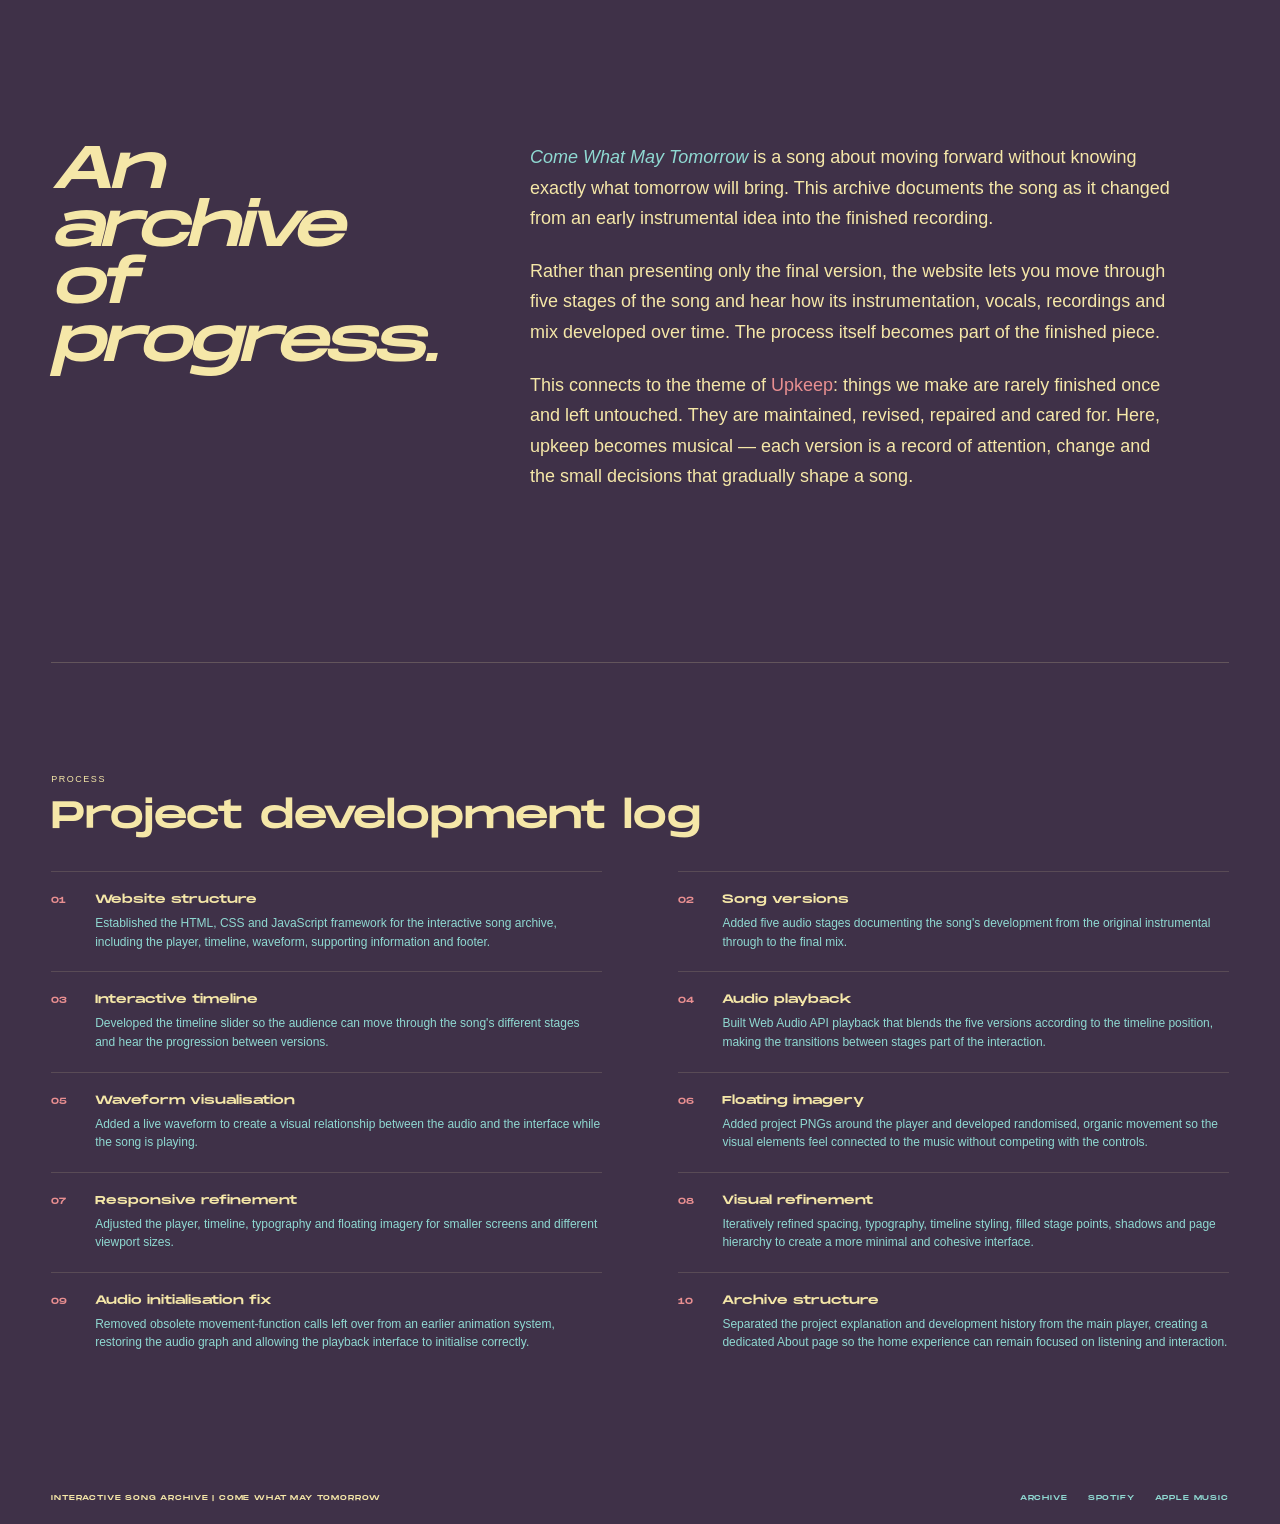
==== commit a999e264: "Restore About page explanatory text" ====
--- a/about.html
+++ b/about.html
@@ -13,6 +13,12 @@
     <section class="about-section" aria-labelledby="about-title">
       <div class="about-heading">
         <h1 id="about-title"><em>An archive of progress.</em></h1>
+      </div>
+
+      <div class="about-copy">
+        <p><em>Come What May Tomorrow</em> is a song about moving forward without knowing exactly what tomorrow will bring. This archive documents the song as it changed from an early instrumental idea into the finished recording.</p>
+        <p>Rather than presenting only the final version, the website lets you move through five stages of the song and hear how its instrumentation, vocals, recordings and mix developed over time. The process itself becomes part of the finished piece.</p>
+        <p>This connects to the theme of <strong>Upkeep</strong>: things we make are rarely finished once and left untouched. They are maintained, revised, repaired and cared for. Here, upkeep becomes musical — each version is a record of attention, change and the small decisions that gradually shape a song.</p>
       </div>
     </section>
 
--- a/style.css
+++ b/style.css
@@ -31,7 +31,8 @@
 a { color:inherit; }
 
 .site-shell {
-  width:min(var(--content-width),100%);
+  width:100%;
+  max-width:none;
   min-height:100svh;
   margin:0 auto;
   padding:14px var(--side-padding) 20px;
@@ -40,7 +41,7 @@
   gap:12px;
 }
 
-.home-page .site-shell { overflow:hidden; }
+.home-page .site-shell { overflow:hidden; min-height:calc(100svh + 72px); }
 
 .eyebrow,.kicker,.version-number,.time-readout,.status,.site-footer,.page-label,.back-link {
   margin:0;
@@ -207,7 +208,7 @@
 .version-slider::-webkit-slider-thumb {
   appearance:none;
   position:relative;
-  z-index:2;
+  z-index:4;
   width:15px;
   height:15px;
   margin-top:-6px;
@@ -218,7 +219,7 @@
 
 .version-slider::-moz-range-thumb {
   position:relative;
-  z-index:2;
+  z-index:4;
   width:15px;
   height:15px;
   border:1px solid var(--yellow);
@@ -334,7 +335,7 @@
 
 /* About page */
 .about-page .site-shell {
-  min-height:100svh;
+  min-height:calc(100svh + 72px);
   overflow:visible;
   gap:0;
 }
@@ -363,7 +364,7 @@
 
 .about-page .about-section {
   margin:0;
-  padding:0 0 clamp(110px,14vw,170px);
+  padding:clamp(80px,10vw,140px) 0 clamp(110px,14vw,170px);
   display:grid;
   grid-template-columns:minmax(220px,.7fr) minmax(320px,1.3fr);
   gap:clamp(40px,8vw,120px);
@@ -457,7 +458,7 @@
     padding-top:18px;
   }
 
-  .home-page .site-shell { overflow:visible; }
+  .home-page .site-shell { overflow:visible; min-height:auto; }
 
   .player {
     grid-template-columns:1fr;
@@ -475,6 +476,8 @@
 
   .play-area { flex-wrap:wrap; gap:8px 12px; }
   .time-readout { align-self:center; }
+
+  .about-page .site-shell { min-height:auto; }
 
   .about-page .about-section {
     grid-template-columns:1fr;
